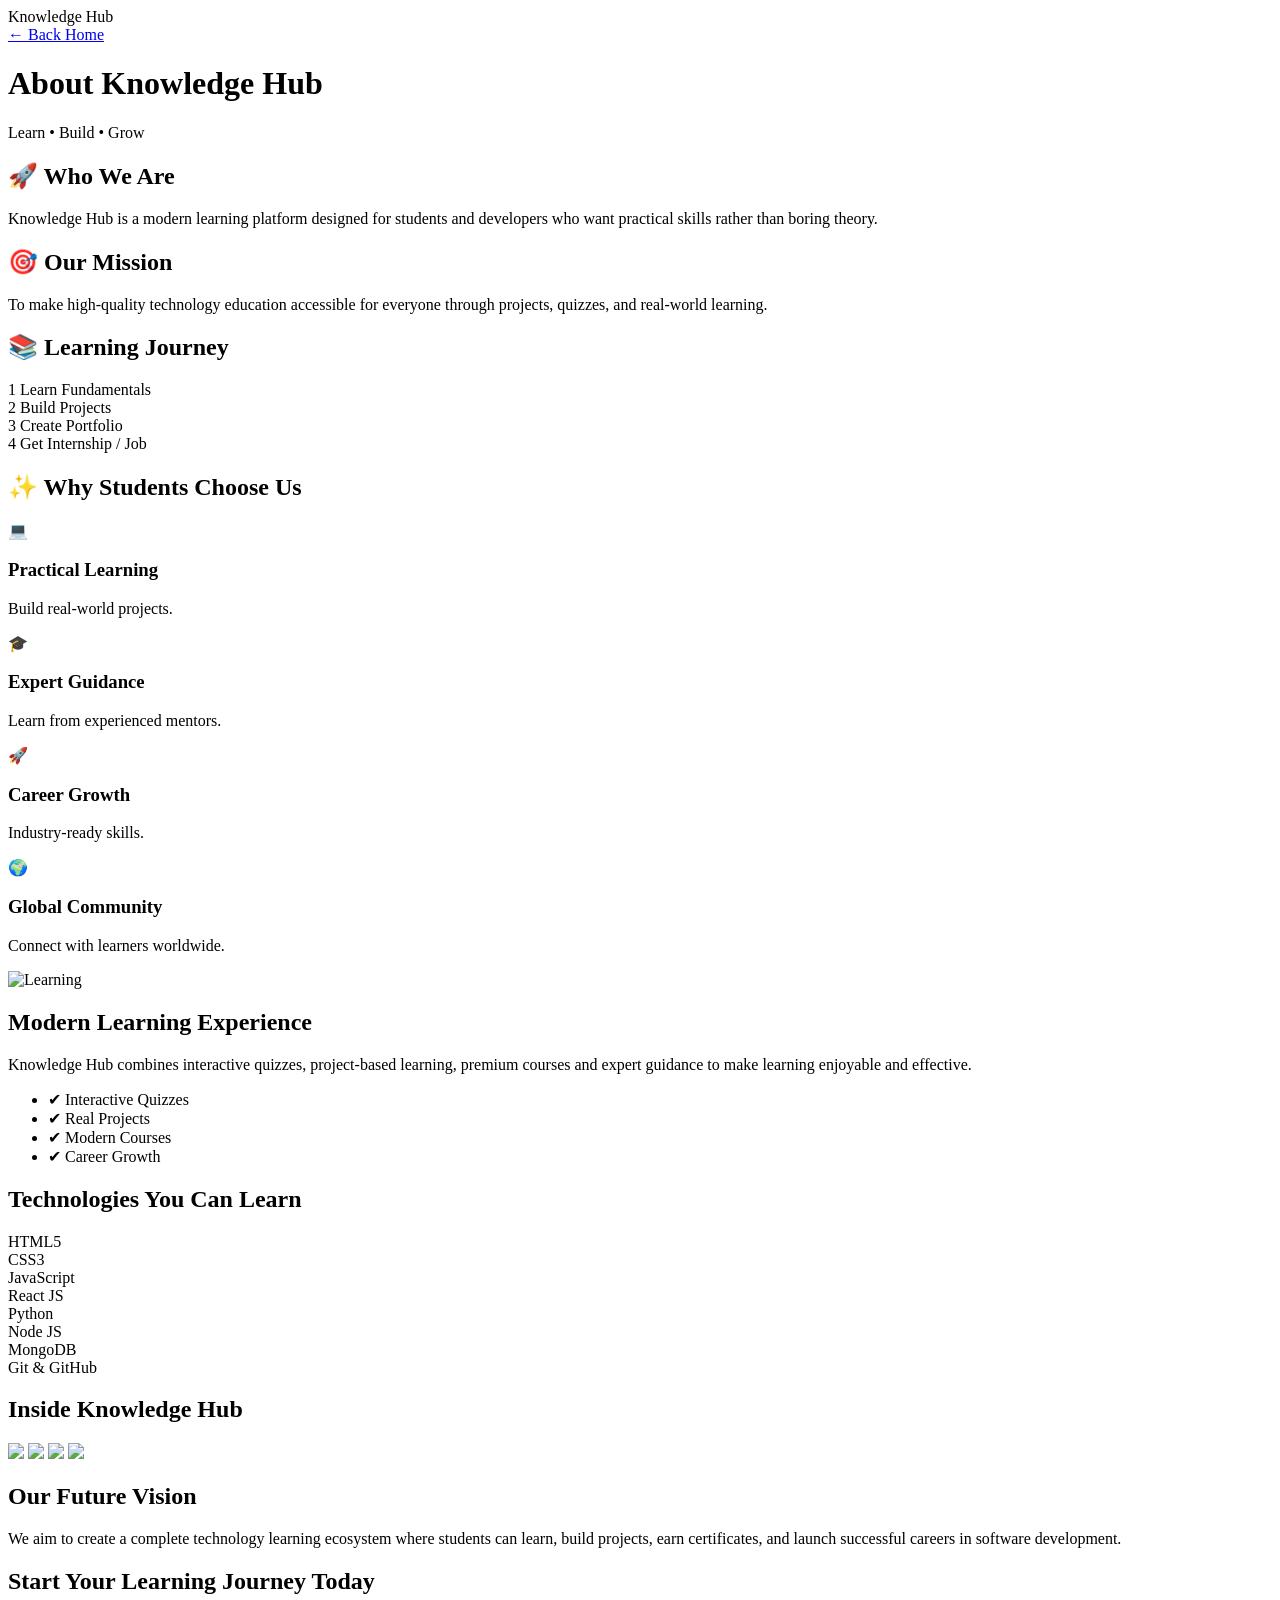
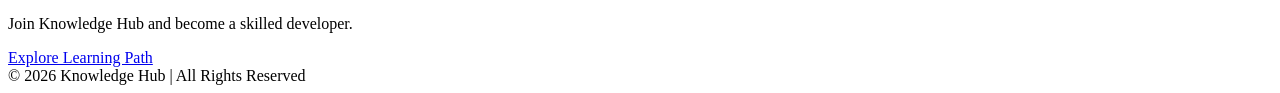
==== about.html @ 1add6212 "Add files via upload" ====
<!DOCTYPE html>
<html lang="en">
<head>
<meta charset="UTF-8">
<meta name="viewport" content="width=device-width, initial-scale=1.0">
<title>About Knowledge Hub</title>

<link rel="stylesheet" href="about.css">
</head>
<body>

<nav class="about-navbar">

    <div class="logo">
        Knowledge Hub
    </div>

    <a href="index.html" class="back-btn">
        ← Back Home
    </a>

</nav>

<header class="hero-about">

    <h1>About Knowledge Hub</h1>

    <p>
        Learn • Build • Grow
    </p>

</header>

<section class="about-intro">

    <div class="about-card">
        <h2>🚀 Who We Are</h2>

        <p>
            Knowledge Hub is a modern learning platform designed for students and developers who want practical skills rather than boring theory.
        </p>
    </div>

    <div class="about-card">
        <h2>🎯 Our Mission</h2>

        <p>
            To make high-quality technology education accessible for everyone through projects, quizzes, and real-world learning.
        </p>
    </div>

</section>



<section class="timeline">

    <h2>📚 Learning Journey</h2>

    <div class="timeline-item">
        <span>1</span>
        Learn Fundamentals
    </div>

    <div class="timeline-item">
        <span>2</span>
        Build Projects
    </div>

    <div class="timeline-item">
        <span>3</span>
        Create Portfolio
    </div>

    <div class="timeline-item">
        <span>4</span>
        Get Internship / Job
    </div>

</section>

<section class="features">

    <h2>✨ Why Students Choose Us</h2>

    <div class="feature-grid">

        <div class="feature-card">
            💻
            <h3>Practical Learning</h3>
            <p>Build real-world projects.</p>
        </div>

        <div class="feature-card">
            🎓
            <h3>Expert Guidance</h3>
            <p>Learn from experienced mentors.</p>
        </div>

        <div class="feature-card">
            🚀
            <h3>Career Growth</h3>
            <p>Industry-ready skills.</p>
        </div>

        <div class="feature-card">
            🌍
            <h3>Global Community</h3>
            <p>Connect with learners worldwide.</p>
        </div>

    </div>

</section>
<section class="experience-section">

    <div class="experience-image">
        <img src="images\learning.jpg" alt="Learning">
    </div>

    <div class="experience-content">

        <h2>Modern Learning Experience</h2>

        <p>
            Knowledge Hub combines interactive quizzes,
            project-based learning, premium courses and
            expert guidance to make learning enjoyable
            and effective.
        </p>

        <ul>
            <li>✔ Interactive Quizzes</li>
            <li>✔ Real Projects</li>
            <li>✔ Modern Courses</li>
            <li>✔ Career Growth</li>
        </ul>

    </div>

</section>

<section class="tech-section">

    <h2>Technologies You Can Learn</h2>

    <div class="tech-grid">

        <div>HTML5</div>
        <div>CSS3</div>
        <div>JavaScript</div>
        <div>React JS</div>
        <div>Python</div>
        <div>Node JS</div>
        <div>MongoDB</div>
        <div>Git & GitHub</div>

    </div>

</section>

<section class="gallery-section">

    <h2>Inside Knowledge Hub</h2>

    <div class="gallery-grid">

        <img src="images\laptop.jpeg">
        <img src="images\coding screen.jpg">
        <img src="images\online education.jpg">
        <img src="images\team collab.jpeg">

    </div>

</section>

<section class="vision-box">

    <h2>Our Future Vision</h2>

    <p>
        We aim to create a complete technology learning ecosystem
        where students can learn, build projects, earn certificates,
        and launch successful careers in software development.
    </p>

</section>







<section class="cta-section">

    <h2>Start Your Learning Journey Today</h2>

    <p>
        Join Knowledge Hub and become a skilled developer.
    </p>

    <a href="knowledge_hub.html" class="join-btn">
    Explore Learning Path
</a>
</section>

<footer>
    © 2026 Knowledge Hub | All Rights Reserved
</footer>

</body>
</html>
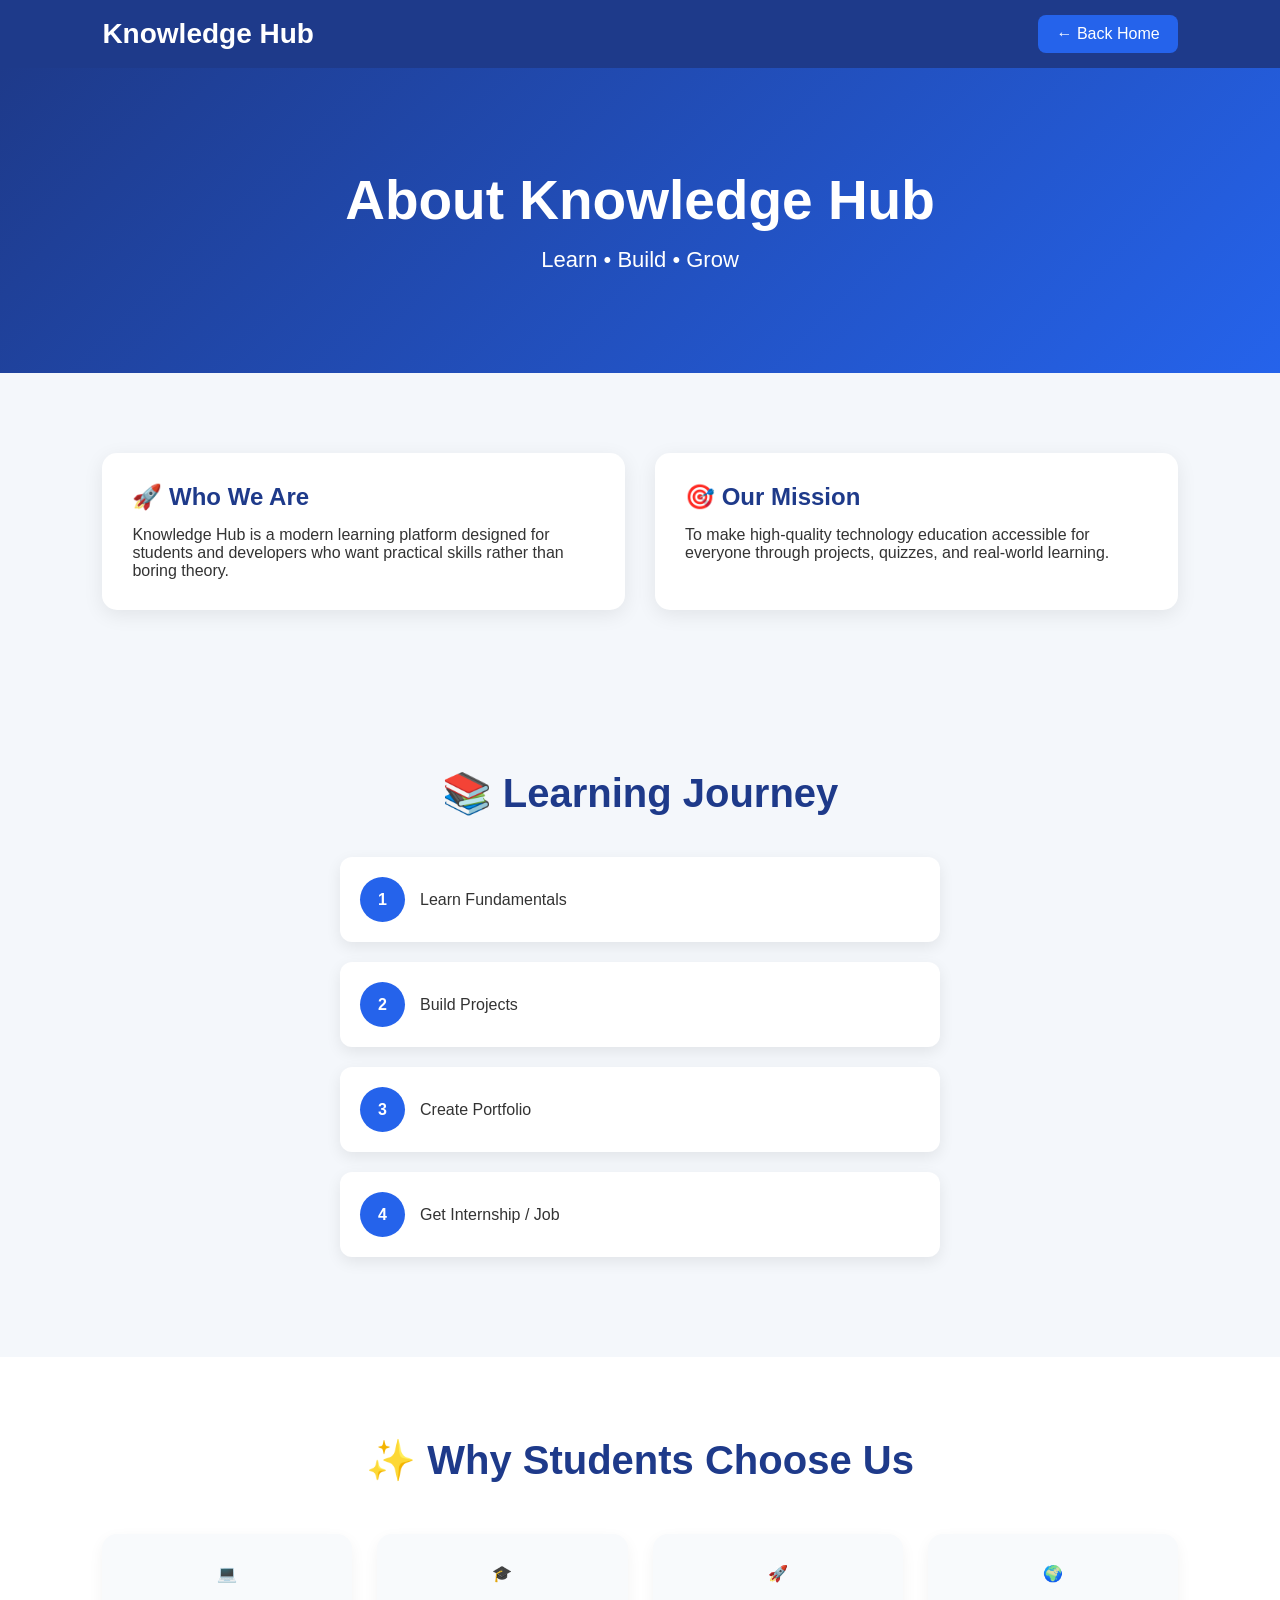
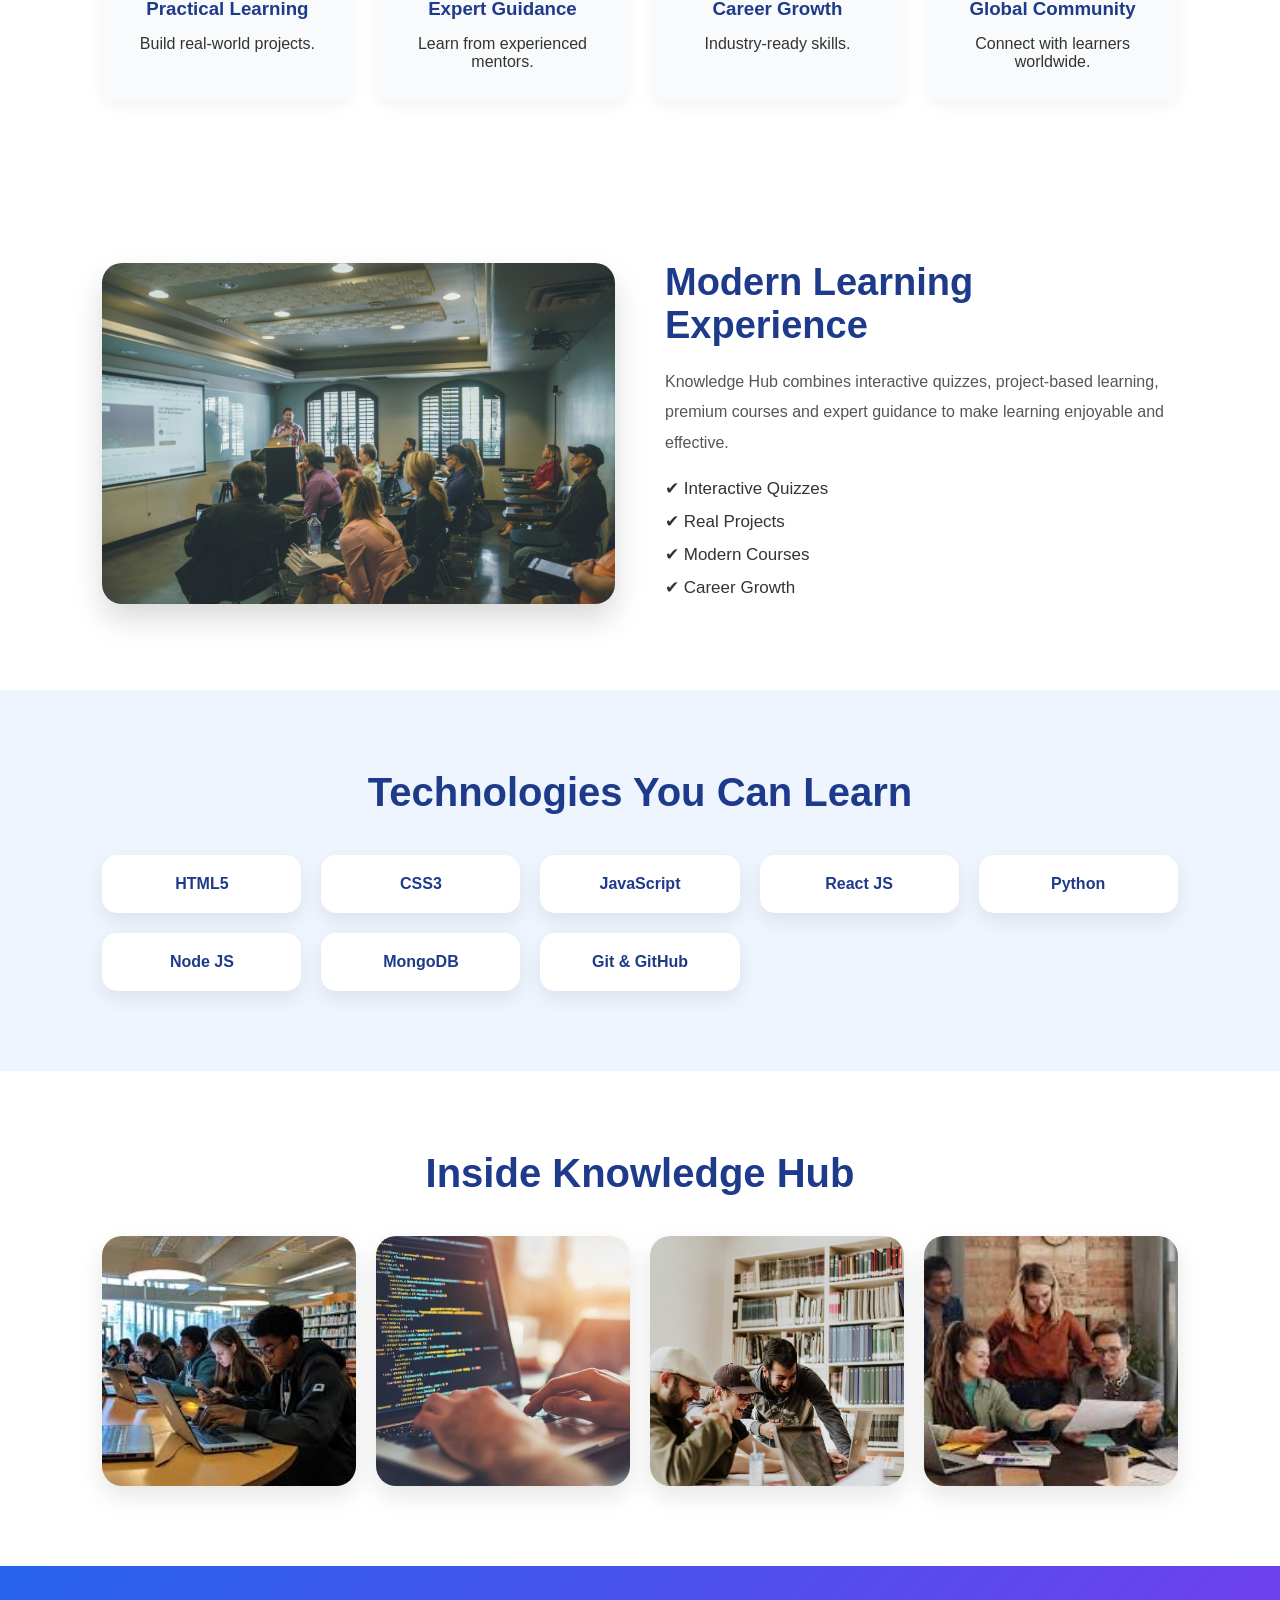
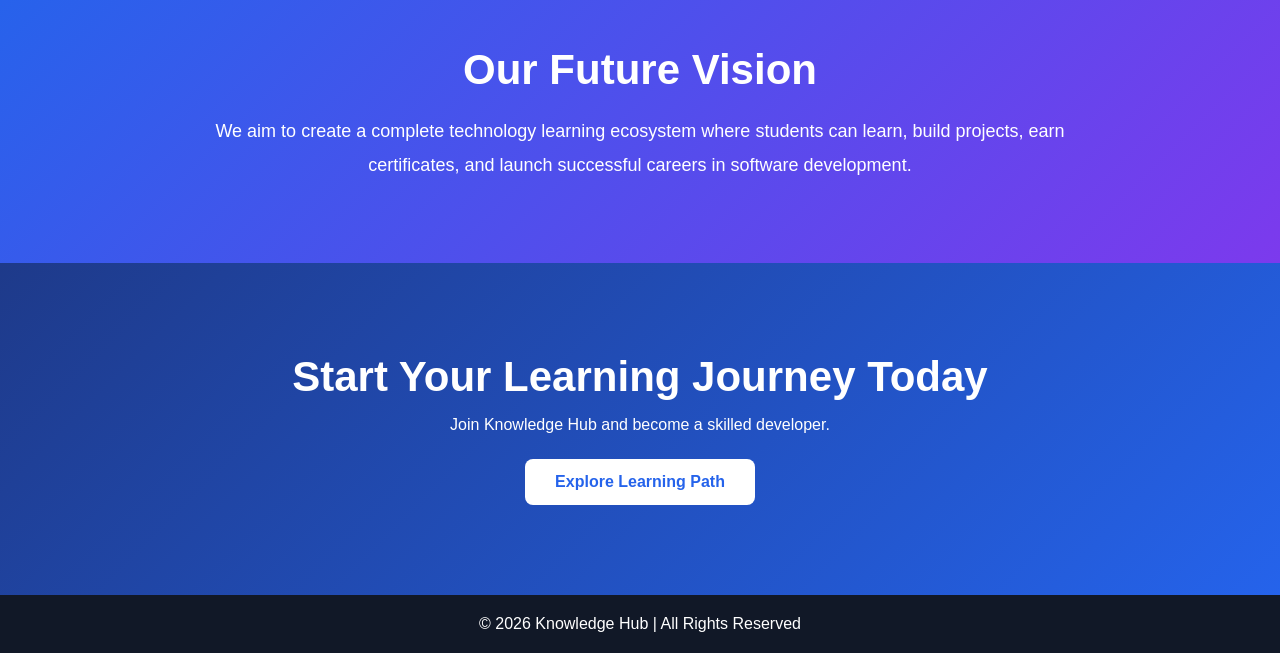
==== commit 452fa2fa: "Add files via upload" ====
--- a/about.html
+++ b/about.html
@@ -1,213 +1,213 @@
-<!DOCTYPE html>
-<html lang="en">
-<head>
-<meta charset="UTF-8">
-<meta name="viewport" content="width=device-width, initial-scale=1.0">
-<title>About Knowledge Hub</title>
-
-<link rel="stylesheet" href="about.css">
-</head>
-<body>
-
-<nav class="about-navbar">
-
-    <div class="logo">
-        Knowledge Hub
-    </div>
-
-    <a href="index.html" class="back-btn">
-        ← Back Home
-    </a>
-
-</nav>
-
-<header class="hero-about">
-
-    <h1>About Knowledge Hub</h1>
-
-    <p>
-        Learn • Build • Grow
-    </p>
-
-</header>
-
-<section class="about-intro">
-
-    <div class="about-card">
-        <h2>🚀 Who We Are</h2>
-
-        <p>
-            Knowledge Hub is a modern learning platform designed for students and developers who want practical skills rather than boring theory.
-        </p>
-    </div>
-
-    <div class="about-card">
-        <h2>🎯 Our Mission</h2>
-
-        <p>
-            To make high-quality technology education accessible for everyone through projects, quizzes, and real-world learning.
-        </p>
-    </div>
-
-</section>
-
-
-
-<section class="timeline">
-
-    <h2>📚 Learning Journey</h2>
-
-    <div class="timeline-item">
-        <span>1</span>
-        Learn Fundamentals
-    </div>
-
-    <div class="timeline-item">
-        <span>2</span>
-        Build Projects
-    </div>
-
-    <div class="timeline-item">
-        <span>3</span>
-        Create Portfolio
-    </div>
-
-    <div class="timeline-item">
-        <span>4</span>
-        Get Internship / Job
-    </div>
-
-</section>
-
-<section class="features">
-
-    <h2>✨ Why Students Choose Us</h2>
-
-    <div class="feature-grid">
-
-        <div class="feature-card">
-            💻
-            <h3>Practical Learning</h3>
-            <p>Build real-world projects.</p>
-        </div>
-
-        <div class="feature-card">
-            🎓
-            <h3>Expert Guidance</h3>
-            <p>Learn from experienced mentors.</p>
-        </div>
-
-        <div class="feature-card">
-            🚀
-            <h3>Career Growth</h3>
-            <p>Industry-ready skills.</p>
-        </div>
-
-        <div class="feature-card">
-            🌍
-            <h3>Global Community</h3>
-            <p>Connect with learners worldwide.</p>
-        </div>
-
-    </div>
-
-</section>
-<section class="experience-section">
-
-    <div class="experience-image">
-        <img src="images\learning.jpg" alt="Learning">
-    </div>
-
-    <div class="experience-content">
-
-        <h2>Modern Learning Experience</h2>
-
-        <p>
-            Knowledge Hub combines interactive quizzes,
-            project-based learning, premium courses and
-            expert guidance to make learning enjoyable
-            and effective.
-        </p>
-
-        <ul>
-            <li>✔ Interactive Quizzes</li>
-            <li>✔ Real Projects</li>
-            <li>✔ Modern Courses</li>
-            <li>✔ Career Growth</li>
-        </ul>
-
-    </div>
-
-</section>
-
-<section class="tech-section">
-
-    <h2>Technologies You Can Learn</h2>
-
-    <div class="tech-grid">
-
-        <div>HTML5</div>
-        <div>CSS3</div>
-        <div>JavaScript</div>
-        <div>React JS</div>
-        <div>Python</div>
-        <div>Node JS</div>
-        <div>MongoDB</div>
-        <div>Git & GitHub</div>
-
-    </div>
-
-</section>
-
-<section class="gallery-section">
-
-    <h2>Inside Knowledge Hub</h2>
-
-    <div class="gallery-grid">
-
-        <img src="images\laptop.jpeg">
-        <img src="images\coding screen.jpg">
-        <img src="images\online education.jpg">
-        <img src="images\team collab.jpeg">
-
-    </div>
-
-</section>
-
-<section class="vision-box">
-
-    <h2>Our Future Vision</h2>
-
-    <p>
-        We aim to create a complete technology learning ecosystem
-        where students can learn, build projects, earn certificates,
-        and launch successful careers in software development.
-    </p>
-
-</section>
-
-
-
-
-
-
-
-<section class="cta-section">
-
-    <h2>Start Your Learning Journey Today</h2>
-
-    <p>
-        Join Knowledge Hub and become a skilled developer.
-    </p>
-
-    <a href="knowledge_hub.html" class="join-btn">
-    Explore Learning Path
-</a>
-</section>
-
-<footer>
-    © 2026 Knowledge Hub | All Rights Reserved
-</footer>
-
-</body>
+<!DOCTYPE html>
+<html lang="en">
+<head>
+<meta charset="UTF-8">
+<meta name="viewport" content="width=device-width, initial-scale=1.0">
+<title>About Knowledge Hub</title>
+
+<link rel="stylesheet" href="about.css">
+</head>
+<body>
+
+<nav class="about-navbar">
+
+    <div class="logo">
+        Knowledge Hub
+    </div>
+
+    <a href="index.html" class="back-btn">
+        ← Back Home
+    </a>
+
+</nav>
+
+<header class="hero-about">
+
+    <h1>About Knowledge Hub</h1>
+
+    <p>
+        Learn • Build • Grow
+    </p>
+
+</header>
+
+<section class="about-intro">
+
+    <div class="about-card">
+        <h2>🚀 Who We Are</h2>
+
+        <p>
+            Knowledge Hub is a modern learning platform designed for students and developers who want practical skills rather than boring theory.
+        </p>
+    </div>
+
+    <div class="about-card">
+        <h2>🎯 Our Mission</h2>
+
+        <p>
+            To make high-quality technology education accessible for everyone through projects, quizzes, and real-world learning.
+        </p>
+    </div>
+
+</section>
+
+
+
+<section class="timeline">
+
+    <h2>📚 Learning Journey</h2>
+
+    <div class="timeline-item">
+        <span>1</span>
+        Learn Fundamentals
+    </div>
+
+    <div class="timeline-item">
+        <span>2</span>
+        Build Projects
+    </div>
+
+    <div class="timeline-item">
+        <span>3</span>
+        Create Portfolio
+    </div>
+
+    <div class="timeline-item">
+        <span>4</span>
+        Get Internship / Job
+    </div>
+
+</section>
+
+<section class="features">
+
+    <h2>✨ Why Students Choose Us</h2>
+
+    <div class="feature-grid">
+
+        <div class="feature-card">
+            💻
+            <h3>Practical Learning</h3>
+            <p>Build real-world projects.</p>
+        </div>
+
+        <div class="feature-card">
+            🎓
+            <h3>Expert Guidance</h3>
+            <p>Learn from experienced mentors.</p>
+        </div>
+
+        <div class="feature-card">
+            🚀
+            <h3>Career Growth</h3>
+            <p>Industry-ready skills.</p>
+        </div>
+
+        <div class="feature-card">
+            🌍
+            <h3>Global Community</h3>
+            <p>Connect with learners worldwide.</p>
+        </div>
+
+    </div>
+
+</section>
+<section class="experience-section">
+
+    <div class="experience-image">
+        <img src="images/learning.jpg" alt="Learning">
+    </div>
+
+    <div class="experience-content">
+
+        <h2>Modern Learning Experience</h2>
+
+        <p>
+            Knowledge Hub combines interactive quizzes,
+            project-based learning, premium courses and
+            expert guidance to make learning enjoyable
+            and effective.
+        </p>
+
+        <ul>
+            <li>✔ Interactive Quizzes</li>
+            <li>✔ Real Projects</li>
+            <li>✔ Modern Courses</li>
+            <li>✔ Career Growth</li>
+        </ul>
+
+    </div>
+
+</section>
+
+<section class="tech-section">
+
+    <h2>Technologies You Can Learn</h2>
+
+    <div class="tech-grid">
+
+        <div>HTML5</div>
+        <div>CSS3</div>
+        <div>JavaScript</div>
+        <div>React JS</div>
+        <div>Python</div>
+        <div>Node JS</div>
+        <div>MongoDB</div>
+        <div>Git & GitHub</div>
+
+    </div>
+
+</section>
+
+<section class="gallery-section">
+
+    <h2>Inside Knowledge Hub</h2>
+
+    <div class="gallery-grid">
+
+        <img src="images/laptop.jpeg">
+        <img src="images/coding screen.jpg">
+        <img src="images/online education.jpg">
+        <img src="images/team collab.jpeg">
+
+    </div>
+
+</section>
+
+<section class="vision-box">
+
+    <h2>Our Future Vision</h2>
+
+    <p>
+        We aim to create a complete technology learning ecosystem
+        where students can learn, build projects, earn certificates,
+        and launch successful careers in software development.
+    </p>
+
+</section>
+
+
+
+
+
+
+
+<section class="cta-section">
+
+    <h2>Start Your Learning Journey Today</h2>
+
+    <p>
+        Join Knowledge Hub and become a skilled developer.
+    </p>
+
+    <a href="knowledge_hub.html" class="join-btn">
+    Explore Learning Path
+</a>
+</section>
+
+<footer>
+    © 2026 Knowledge Hub | All Rights Reserved
+</footer>
+
+</body>
 </html>
--- a/about.css
+++ b/about.css
@@ -0,0 +1,376 @@
+*{
+    margin:0;
+    padding:0;
+    box-sizing:border-box;
+    font-family:Arial, sans-serif;
+}
+
+body{
+    background:#f4f7fb;
+    color:#333;
+}
+
+/* NAVBAR */
+
+.about-navbar{
+    background:#1e3a8a;
+    color:white;
+    padding:15px 8%;
+    display:flex;
+    justify-content:space-between;
+    align-items:center;
+}
+
+.logo{
+    font-size:28px;
+    font-weight:bold;
+}
+
+.back-btn{
+    text-decoration:none;
+    color:white;
+    background:#2563eb;
+    padding:10px 18px;
+    border-radius:8px;
+    transition:.3s;
+}
+
+.back-btn:hover{
+    background:#1d4ed8;
+}
+
+/* HERO */
+
+.hero-about{
+    background:linear-gradient(135deg,#1e3a8a,#2563eb);
+    color:white;
+    text-align:center;
+    padding:100px 20px;
+}
+
+.hero-about h1{
+    font-size:55px;
+    margin-bottom:15px;
+}
+
+.hero-about p{
+    font-size:22px;
+}
+
+/* INTRO */
+
+.about-intro{
+    padding:80px 8%;
+    display:grid;
+    grid-template-columns:repeat(auto-fit,minmax(320px,1fr));
+    gap:30px;
+}
+
+.about-card{
+    background:white;
+    padding:30px;
+    border-radius:15px;
+    box-shadow:0 5px 20px rgba(0,0,0,.08);
+    transition:.4s;
+}
+
+.about-card:hover{
+    transform:translateY(-10px);
+}
+
+.about-card h2{
+    color:#1e3a8a;
+    margin-bottom:15px;
+}
+
+
+/* TIMELINE */
+
+.timeline{
+    padding:80px 8%;
+    text-align:center;
+}
+
+.timeline h2{
+    font-size:40px;
+    color:#1e3a8a;
+    margin-bottom:40px;
+}
+
+.timeline-item{
+    background:white;
+    max-width:600px;
+    margin:20px auto;
+    padding:20px;
+    border-radius:12px;
+    display:flex;
+    align-items:center;
+    gap:15px;
+    box-shadow:0 5px 15px rgba(0,0,0,.08);
+}
+
+.timeline-item span{
+    width:45px;
+    height:45px;
+    background:#2563eb;
+    color:white;
+    border-radius:50%;
+    display:flex;
+    align-items:center;
+    justify-content:center;
+    font-weight:bold;
+}
+
+/* ==========================
+   LEARNING EXPERIENCE
+========================== */
+
+.experience-section{
+    padding:80px 8%;
+    display:flex;
+    align-items:center;
+    gap:50px;
+    flex-wrap:wrap;
+    background:white;
+}
+
+.experience-image{
+    flex:1;
+}
+
+.experience-image img{
+    width:100%;
+    border-radius:20px;
+    box-shadow:0 15px 30px rgba(0,0,0,0.15);
+}
+
+.experience-content{
+    flex:1;
+}
+
+.experience-content h2{
+    font-size:38px;
+    color:#1e3a8a;
+    margin-bottom:20px;
+}
+
+.experience-content p{
+    color:#555;
+    line-height:1.9;
+    margin-bottom:20px;
+}
+
+.experience-content ul{
+    list-style:none;
+}
+
+.experience-content ul li{
+    margin-bottom:12px;
+    font-size:17px;
+    color:#333;
+}
+
+/* ==========================
+   TECHNOLOGIES SECTION
+========================== */
+
+.tech-section{
+    padding:80px 8%;
+    text-align:center;
+    background:#eef5ff;
+}
+
+.tech-section h2{
+    font-size:40px;
+    color:#1e3a8a;
+    margin-bottom:40px;
+}
+
+.tech-grid{
+    display:grid;
+    grid-template-columns:repeat(auto-fit,minmax(180px,1fr));
+    gap:20px;
+}
+
+.tech-grid div{
+    background:white;
+    padding:20px;
+    border-radius:15px;
+    font-weight:bold;
+    color:#1e3a8a;
+    box-shadow:0 8px 20px rgba(0,0,0,0.08);
+    transition:.3s;
+}
+
+.tech-grid div:hover{
+    background:#2563eb;
+    color:white;
+    transform:scale(1.05);
+}
+
+/* ==========================
+   GALLERY SECTION
+========================== */
+
+.gallery-section{
+    padding:80px 8%;
+    background:white;
+    text-align:center;
+}
+
+.gallery-section h2{
+    font-size:40px;
+    color:#1e3a8a;
+    margin-bottom:40px;
+}
+
+.gallery-grid{
+    display:grid;
+    grid-template-columns:repeat(auto-fit,minmax(250px,1fr));
+    gap:20px;
+}
+
+.gallery-grid img{
+    width:100%;
+    height:250px;
+    object-fit:cover;
+    border-radius:20px;
+    transition:.4s;
+    box-shadow:0 10px 25px rgba(0,0,0,0.1);
+}
+
+.gallery-grid img:hover{
+    transform:scale(1.05);
+}
+
+/* ==========================
+   FUTURE VISION
+========================== */
+
+.vision-box{
+    padding:80px 8%;
+    text-align:center;
+    background:linear-gradient(135deg,#2563eb,#7c3aed);
+    color:white;
+}
+
+.vision-box h2{
+    font-size:42px;
+    margin-bottom:20px;
+}
+
+.vision-box p{
+    max-width:900px;
+    margin:auto;
+    font-size:18px;
+    line-height:1.9;
+}
+
+/* FEATURES */
+
+.features{
+    padding:80px 8%;
+    background:white;
+}
+
+.features h2{
+    text-align:center;
+    color:#1e3a8a;
+    margin-bottom:50px;
+    font-size:40px;
+}
+
+.feature-grid{
+    display:grid;
+    grid-template-columns:repeat(auto-fit,minmax(250px,1fr));
+    gap:25px;
+}
+
+.feature-card{
+    background:#f8fafc;
+    padding:30px;
+    border-radius:15px;
+    text-align:center;
+    box-shadow:0 5px 15px rgba(0,0,0,.05);
+    transition:.4s;
+}
+
+.feature-card:hover{
+    transform:translateY(-10px);
+}
+
+.feature-card h3{
+    margin:15px 0;
+    color:#1e3a8a;
+}
+
+/* CTA */
+
+.cta-section{
+    background:linear-gradient(135deg,#1e3a8a,#2563eb);
+    color:white;
+    text-align:center;
+    padding:90px 20px;
+}
+
+.cta-section h2{
+    font-size:42px;
+    margin-bottom:15px;
+}
+
+.cta-section p{
+    margin-bottom:25px;
+}
+
+.join-btn{
+    display:inline-block;
+    text-decoration:none;
+    background:white;
+    color:#2563eb;
+    padding:14px 30px;
+    border-radius:8px;
+    font-weight:bold;
+    transition:.3s;
+}
+
+.join-btn:hover{
+    background:#e2e8f0;
+}
+
+/* FOOTER */
+
+footer{
+    background:#111827;
+    color:white;
+    text-align:center;
+    padding:20px;
+}
+
+/* RESPONSIVE */
+
+@media(max-width:768px){
+
+    .about-navbar{
+        flex-direction:column;
+        gap:15px;
+    }
+
+    .hero-about h1{
+        font-size:38px;
+    }
+
+    .hero-about p{
+        font-size:18px;
+    }
+
+    .timeline-item{
+        flex-direction:column;
+        text-align:center;
+    }
+
+    .features h2,
+    .timeline h2,
+    .cta-section h2{
+        font-size:30px;
+    }
+}
